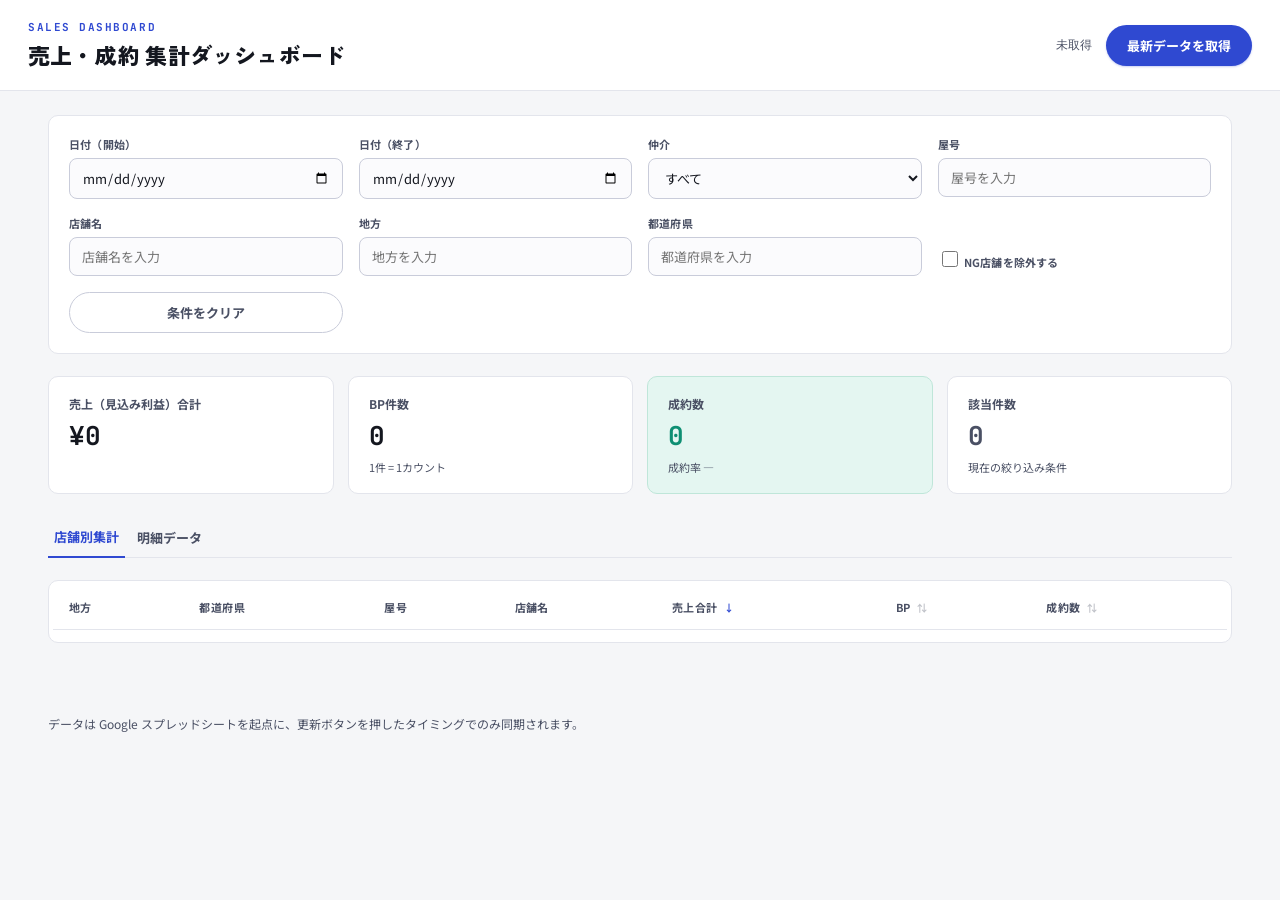
==== dashboard/index.html @ 3b8f2896 "Rename index (6).html to index.html" ====
<!DOCTYPE html>
<html lang="ja">
<head>
<meta charset="UTF-8">
<meta name="viewport" content="width=device-width, initial-scale=1.0">
<title>売上ダッシュボード</title>
<link rel="preconnect" href="https://fonts.googleapis.com">
<link rel="preconnect" href="https://fonts.gstatic.com" crossorigin>
<link href="https://fonts.googleapis.com/css2?family=Zen+Kaku+Gothic+New:wght@500;700;900&family=Noto+Sans+JP:wght@400;500;700&family=JetBrains+Mono:wght@500;700&display=swap" rel="stylesheet">
<link rel="stylesheet" href="style.css">
</head>
<body>

<header class="topbar">
  <div class="topbar__title">
    <span class="topbar__eyebrow">SALES DASHBOARD</span>
    <h1>売上・成約 集計ダッシュボード</h1>
  </div>
  <div class="topbar__sync">
    <span id="updatedAt" class="topbar__updated">未取得</span>
    <button id="syncBtn" class="btn btn--primary">
      <span class="btn__label">最新データを取得</span>
      <span class="btn__spinner" hidden></span>
    </button>
  </div>
</header>

<div id="errorBanner" class="banner banner--error" hidden></div>

<main class="layout">

  <!-- フィルタ -->
  <section class="panel filters" aria-label="絞り込み条件">
    <div class="field">
      <label for="dateFrom">日付（開始）</label>
      <input type="date" id="dateFrom">
    </div>
    <div class="field">
      <label for="dateTo">日付（終了）</label>
      <input type="date" id="dateTo">
    </div>
    <div class="field">
      <label for="chukaiSelect">仲介</label>
      <select id="chukaiSelect">
        <option value="">すべて</option>
      </select>
    </div>
    <div class="field">
      <label for="brandInput">屋号</label>
      <input type="text" id="brandInput" list="brandList" placeholder="屋号を入力" autocomplete="off">
      <datalist id="brandList"></datalist>
    </div>
    <div class="field">
      <label for="shopInput">店舗名</label>
      <input type="text" id="shopInput" list="shopList" placeholder="店舗名を入力" autocomplete="off">
      <datalist id="shopList"></datalist>
    </div>
    <div class="field">
      <label for="chihouInput">地方</label>
      <input type="text" id="chihouInput" list="chihouList" placeholder="地方を入力" autocomplete="off">
      <datalist id="chihouList"></datalist>
    </div>
    <div class="field">
      <label for="prefInput">都道府県</label>
      <input type="text" id="prefInput" list="prefList" placeholder="都道府県を入力" autocomplete="off">
      <datalist id="prefList"></datalist>
    </div>
    <div class="field field--checkbox">
      <label class="checkbox">
        <input type="checkbox" id="excludeNg">
        <span>NG店舗を除外する</span>
      </label>
    </div>
    <div class="field field--reset">
      <button id="resetBtn" class="btn btn--ghost">条件をクリア</button>
    </div>
  </section>

  <!-- KPI -->
  <section class="kpis" aria-label="集計結果">
    <div class="kpi">
      <span class="kpi__label">売上（見込み利益）合計</span>
      <span class="kpi__value" id="kpiSales">¥0</span>
    </div>
    <div class="kpi">
      <span class="kpi__label">BP件数</span>
      <span class="kpi__value" id="kpiBp">0</span>
      <span class="kpi__note">1件 = 1カウント</span>
    </div>
    <div class="kpi kpi--accent">
      <span class="kpi__label">成約数</span>
      <span class="kpi__value" id="kpiSeiyaku">0</span>
      <span class="kpi__note" id="kpiSeiyakuRate">成約率 —</span>
    </div>
    <div class="kpi kpi--muted">
      <span class="kpi__label">該当件数</span>
      <span class="kpi__value" id="kpiCount">0</span>
      <span class="kpi__note">現在の絞り込み条件</span>
    </div>
  </section>

  <!-- タブ -->
  <div class="tabs" role="tablist">
    <button class="tab is-active" data-tab="group" role="tab">店舗別集計</button>
    <button class="tab" data-tab="raw" role="tab">明細データ</button>
  </div>

  <!-- 店舗別集計テーブル -->
  <section class="panel table-panel" id="groupPanel">
    <div class="table-scroll">
      <table id="groupTable">
        <thead>
          <tr>
            <th data-sort="chihou">地方</th>
            <th data-sort="pref">都道府県</th>
            <th data-sort="brand">屋号</th>
            <th data-sort="shop">店舗名</th>
            <th data-sort="sales" class="is-sortable is-sorted-desc">売上合計</th>
            <th data-sort="bp" class="is-sortable">BP</th>
            <th data-sort="seiyaku" class="is-sortable">成約数</th>
          </tr>
        </thead>
        <tbody id="groupTbody"></tbody>
      </table>
    </div>
    <p class="table-empty" id="groupEmpty" hidden>該当するデータがありません。</p>
  </section>

  <!-- 明細データテーブル -->
  <section class="panel table-panel" id="rawPanel" hidden>
    <div class="table-scroll">
      <table id="rawTable">
        <thead>
          <tr>
            <th data-sort="date">日付</th>
            <th data-sort="chihou">地方</th>
            <th data-sort="pref">都道府県</th>
            <th data-sort="brand">屋号</th>
            <th data-sort="shop">店舗名</th>
            <th data-sort="chukai">仲介</th>
            <th data-sort="sales" class="is-sortable is-sorted-desc">売上</th>
            <th data-sort="seiyaku">成約</th>
          </tr>
        </thead>
        <tbody id="rawTbody"></tbody>
      </table>
    </div>
    <p class="table-empty" id="rawEmpty" hidden>該当するデータがありません。</p>
    <div class="pagination" id="pagination">
      <button id="prevPage" class="btn btn--ghost btn--sm">前へ</button>
      <span id="pageInfo">-</span>
      <button id="nextPage" class="btn btn--ghost btn--sm">次へ</button>
    </div>
  </section>

</main>

<footer class="foot">
  <p>データは Google スプレッドシートを起点に、更新ボタンを押したタイミングでのみ同期されます。</p>
</footer>

<script src="app.js"></script>
</body>
</html>
---- dashboard/style.css ----
:root {
  --bg: #F5F6F8;
  --panel: #FFFFFF;
  --ink: #14171F;
  --ink-soft: #4A5064;
  --line: #E3E5EC;
  --line-strong: #C9CCDA;
  --accent: #2F49D1;
  --accent-soft: #EAECFB;
  --positive: #0E8F73;
  --positive-soft: #E4F6F1;
  --warn: #C2650B;
  --warn-soft: #FBEBDA;
  --font-display: 'Zen Kaku Gothic New', 'Noto Sans JP', sans-serif;
  --font-body: 'Noto Sans JP', sans-serif;
  --font-mono: 'JetBrains Mono', monospace;
  --radius: 10px;
}

* { box-sizing: border-box; }

html, body {
  margin: 0;
  background: var(--bg);
  color: var(--ink);
  font-family: var(--font-body);
  -webkit-font-smoothing: antialiased;
}

button, input, select {
  font-family: inherit;
}

/* ---------- Topbar ---------- */

.topbar {
  display: flex;
  align-items: center;
  justify-content: space-between;
  gap: 16px;
  flex-wrap: wrap;
  padding: 20px 28px;
  background: var(--panel);
  border-bottom: 1px solid var(--line);
  position: sticky;
  top: 0;
  z-index: 20;
}

.topbar__eyebrow {
  display: block;
  font-family: var(--font-mono);
  font-size: 11px;
  letter-spacing: 0.14em;
  color: var(--accent);
  font-weight: 700;
  margin-bottom: 4px;
}

.topbar__title h1 {
  font-family: var(--font-display);
  font-weight: 900;
  font-size: 22px;
  margin: 0;
  letter-spacing: 0.01em;
}

.topbar__sync {
  display: flex;
  align-items: center;
  gap: 14px;
}

.topbar__updated {
  font-family: var(--font-mono);
  font-size: 12px;
  color: var(--ink-soft);
}

/* ---------- Buttons ---------- */

.btn {
  display: inline-flex;
  align-items: center;
  gap: 8px;
  border: 1px solid transparent;
  border-radius: 999px;
  padding: 10px 20px;
  font-size: 13px;
  font-weight: 700;
  cursor: pointer;
  transition: transform 0.12s ease, box-shadow 0.12s ease, background 0.12s ease;
}

.btn--primary {
  background: var(--accent);
  color: #fff;
  box-shadow: 0 1px 2px rgba(47, 73, 209, 0.25);
}
.btn--primary:hover { transform: translateY(-1px); box-shadow: 0 4px 12px rgba(47, 73, 209, 0.3); }
.btn--primary:active { transform: translateY(0); }
.btn--primary:disabled { opacity: 0.6; cursor: progress; transform: none; }

.btn--ghost {
  background: transparent;
  color: var(--ink-soft);
  border-color: var(--line-strong);
}
.btn--ghost:hover { color: var(--ink); border-color: var(--ink-soft); }

.btn--sm { padding: 6px 14px; font-size: 12px; }

.btn__spinner {
  width: 12px; height: 12px;
  border: 2px solid rgba(255,255,255,0.5);
  border-top-color: #fff;
  border-radius: 50%;
  animation: spin 0.7s linear infinite;
}
@keyframes spin { to { transform: rotate(360deg); } }

/* ---------- Banner ---------- */

.banner {
  margin: 16px 28px 0;
  padding: 12px 16px;
  border-radius: var(--radius);
  font-size: 13px;
}
.banner--error {
  background: var(--warn-soft);
  color: #7A3E05;
  border: 1px solid #EFC796;
}

/* ---------- Layout ---------- */

.layout {
  max-width: 1240px;
  margin: 0 auto;
  padding: 24px 28px 60px;
  display: flex;
  flex-direction: column;
  gap: 22px;
}

.panel {
  background: var(--panel);
  border: 1px solid var(--line);
  border-radius: var(--radius);
}

/* ---------- Filters ---------- */

.filters {
  display: grid;
  grid-template-columns: repeat(4, 1fr);
  gap: 16px;
  padding: 20px;
}

.field label {
  display: block;
  font-size: 11px;
  font-weight: 700;
  color: var(--ink-soft);
  margin-bottom: 6px;
  letter-spacing: 0.02em;
}

.field input[type="text"],
.field input[type="date"],
.field select {
  width: 100%;
  padding: 9px 12px;
  border: 1px solid var(--line-strong);
  border-radius: 8px;
  background: #FBFBFD;
  font-size: 13px;
  color: var(--ink);
}
.field input:focus, .field select:focus {
  outline: none;
  border-color: var(--accent);
  background: #fff;
  box-shadow: 0 0 0 3px var(--accent-soft);
}

.field--checkbox { display: flex; align-items: flex-end; }
.checkbox {
  display: flex;
  align-items: center;
  gap: 8px;
  font-size: 13px;
  color: var(--ink-soft);
  cursor: pointer;
}
.checkbox input { width: 16px; height: 16px; accent-color: var(--accent); }

.field--reset { display: flex; align-items: flex-end; }
.field--reset .btn { width: 100%; justify-content: center; }

/* ---------- KPI ---------- */

.kpis {
  display: grid;
  grid-template-columns: repeat(4, 1fr);
  gap: 14px;
}

.kpi {
  background: var(--panel);
  border: 1px solid var(--line);
  border-radius: var(--radius);
  padding: 18px 20px;
  display: flex;
  flex-direction: column;
  gap: 6px;
}

.kpi__label {
  font-size: 12px;
  color: var(--ink-soft);
  font-weight: 700;
}

.kpi__value {
  font-family: var(--font-mono);
  font-weight: 700;
  font-size: 26px;
  font-variant-numeric: tabular-nums;
}

.kpi__note {
  font-size: 11px;
  color: var(--ink-soft);
}

.kpi--accent {
  background: var(--positive-soft);
  border-color: #BFE6D9;
}
.kpi--accent .kpi__value { color: var(--positive); }

.kpi--muted .kpi__value { color: var(--ink-soft); }

/* ---------- Tabs ---------- */

.tabs {
  display: flex;
  gap: 6px;
  border-bottom: 1px solid var(--line);
}

.tab {
  background: none;
  border: none;
  padding: 10px 6px;
  font-size: 13px;
  font-weight: 700;
  color: var(--ink-soft);
  cursor: pointer;
  position: relative;
  top: 1px;
}
.tab.is-active {
  color: var(--accent);
  border-bottom: 2px solid var(--accent);
}

/* ---------- Table ---------- */

.table-panel { padding: 4px 4px 12px; }

.table-scroll { overflow-x: auto; }

table {
  width: 100%;
  border-collapse: collapse;
  font-size: 13px;
}

thead th {
  text-align: left;
  font-size: 11px;
  font-weight: 700;
  color: var(--ink-soft);
  text-transform: uppercase;
  letter-spacing: 0.04em;
  padding: 14px 16px;
  border-bottom: 1px solid var(--line);
  white-space: nowrap;
  user-select: none;
}

thead th.is-sortable { cursor: pointer; }
thead th.is-sortable:hover { color: var(--accent); }
thead th.is-sortable::after {
  content: '⇅';
  margin-left: 6px;
  opacity: 0.35;
  font-size: 10px;
}
thead th.is-sorted-desc::after { content: '↓'; opacity: 1; color: var(--accent); }
thead th.is-sorted-asc::after { content: '↑'; opacity: 1; color: var(--accent); }

tbody td {
  padding: 12px 16px;
  border-bottom: 1px solid var(--line);
  white-space: nowrap;
}

tbody tr:hover { background: #FAFAFD; }

td.num {
  font-family: var(--font-mono);
  font-variant-numeric: tabular-nums;
  text-align: right;
}

td.region-cell {
  position: relative;
  padding-left: 20px;
}
td.region-cell::before {
  content: '';
  position: absolute;
  left: 8px;
  top: 50%;
  transform: translateY(-50%);
  width: 8px;
  height: 8px;
  border-radius: 50%;
  background: var(--region-color, var(--line-strong));
}

.tag-seiyaku {
  display: inline-block;
  padding: 3px 10px;
  border-radius: 999px;
  font-size: 11px;
  font-weight: 700;
  background: var(--positive-soft);
  color: var(--positive);
}
.tag-seiyaku--off {
  background: #F1F1F5;
  color: var(--ink-soft);
}

.table-empty {
  text-align: center;
  padding: 40px 20px;
  color: var(--ink-soft);
  font-size: 13px;
}

.pagination {
  display: flex;
  align-items: center;
  justify-content: center;
  gap: 16px;
  padding: 14px 0 6px;
  font-size: 12px;
  color: var(--ink-soft);
  font-family: var(--font-mono);
}

/* ---------- Footer ---------- */

.foot {
  max-width: 1240px;
  margin: 0 auto;
  padding: 0 28px 40px;
  color: var(--ink-soft);
  font-size: 12px;
}

/* ---------- Responsive ---------- */

@media (max-width: 900px) {
  .filters { grid-template-columns: repeat(2, 1fr); }
  .kpis { grid-template-columns: repeat(2, 1fr); }
}

@media (max-width: 560px) {
  .filters { grid-template-columns: 1fr; }
  .kpis { grid-template-columns: 1fr; }
  .topbar { padding: 16px; }
  .layout { padding: 16px; }
}

@media (prefers-reduced-motion: reduce) {
  .btn, .btn__spinner { animation: none; transition: none; }
}

:focus-visible {
  outline: 2px solid var(--accent);
  outline-offset: 2px;
}
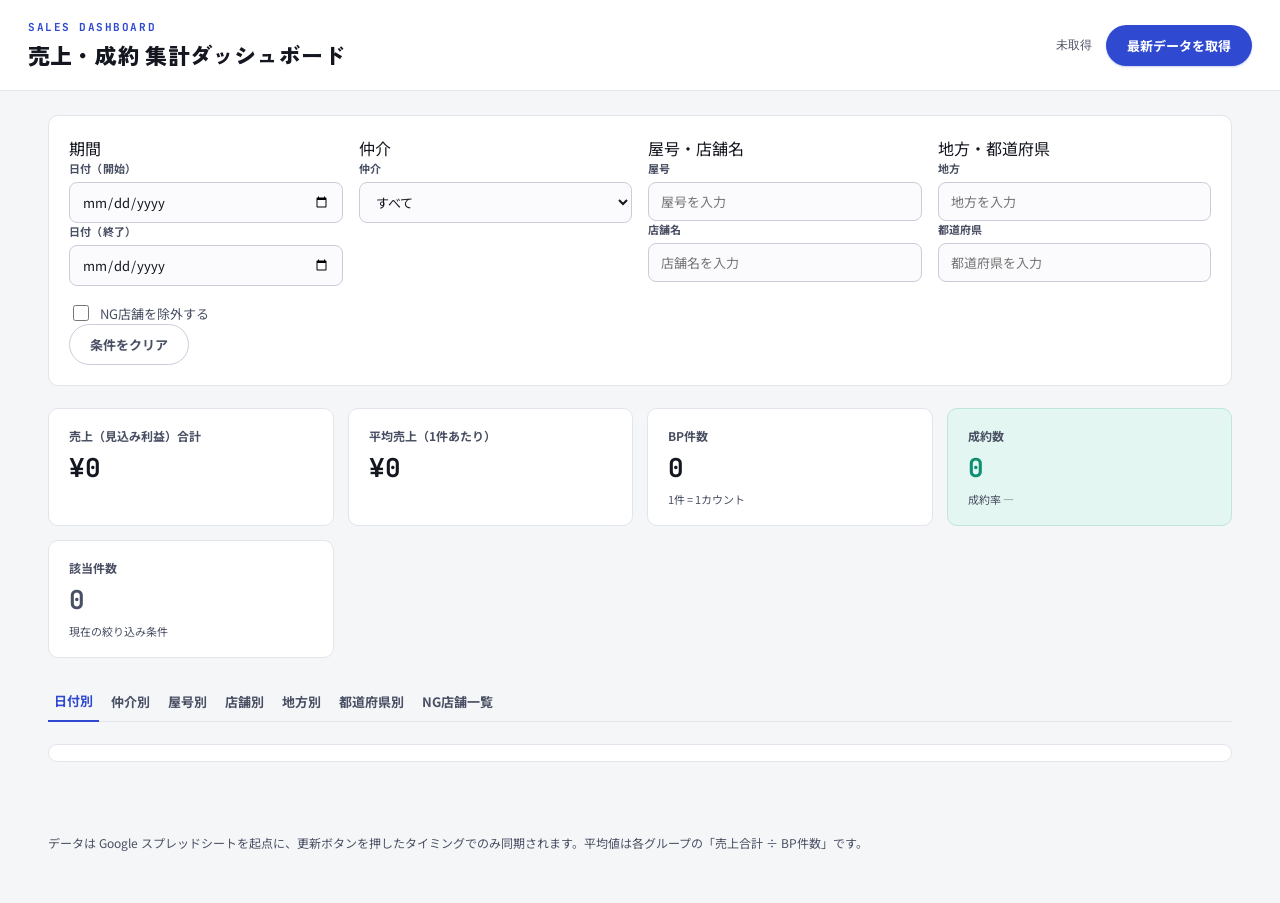
==== commit 5b12681d: "Update index.html" ====
--- a/dashboard/index.html
+++ b/dashboard/index.html
@@ -31,49 +31,75 @@
 
   <!-- フィルタ -->
   <section class="panel filters" aria-label="絞り込み条件">
-    <div class="field">
-      <label for="dateFrom">日付（開始）</label>
-      <input type="date" id="dateFrom">
+
+    <div class="filter-group">
+      <span class="filter-group__title">期間</span>
+      <div class="filter-group__row">
+        <div class="field">
+          <label for="dateFrom">日付（開始）</label>
+          <input type="date" id="dateFrom">
+        </div>
+        <div class="field">
+          <label for="dateTo">日付（終了）</label>
+          <input type="date" id="dateTo">
+        </div>
+      </div>
     </div>
-    <div class="field">
-      <label for="dateTo">日付（終了）</label>
-      <input type="date" id="dateTo">
+
+    <div class="filter-group">
+      <span class="filter-group__title">仲介</span>
+      <div class="filter-group__row">
+        <div class="field field--wide">
+          <label for="chukaiSelect">仲介</label>
+          <select id="chukaiSelect">
+            <option value="">すべて</option>
+          </select>
+        </div>
+      </div>
     </div>
-    <div class="field">
-      <label for="chukaiSelect">仲介</label>
-      <select id="chukaiSelect">
-        <option value="">すべて</option>
-      </select>
+
+    <div class="filter-group">
+      <span class="filter-group__title">屋号・店舗名</span>
+      <div class="filter-group__row">
+        <div class="field">
+          <label for="brandInput">屋号</label>
+          <input type="text" id="brandInput" list="brandList" placeholder="屋号を入力" autocomplete="off">
+          <datalist id="brandList"></datalist>
+        </div>
+        <div class="field">
+          <label for="shopInput">店舗名</label>
+          <input type="text" id="shopInput" list="shopList" placeholder="店舗名を入力" autocomplete="off">
+          <datalist id="shopList"></datalist>
+        </div>
+      </div>
     </div>
-    <div class="field">
-      <label for="brandInput">屋号</label>
-      <input type="text" id="brandInput" list="brandList" placeholder="屋号を入力" autocomplete="off">
-      <datalist id="brandList"></datalist>
+
+    <div class="filter-group">
+      <span class="filter-group__title">地方・都道府県</span>
+      <div class="filter-group__row">
+        <div class="field">
+          <label for="chihouInput">地方</label>
+          <input type="text" id="chihouInput" list="chihouList" placeholder="地方を入力" autocomplete="off">
+          <datalist id="chihouList"></datalist>
+        </div>
+        <div class="field">
+          <label for="prefInput">都道府県</label>
+          <input type="text" id="prefInput" list="prefList" placeholder="都道府県を入力" autocomplete="off">
+          <datalist id="prefList"></datalist>
+        </div>
+      </div>
     </div>
-    <div class="field">
-      <label for="shopInput">店舗名</label>
-      <input type="text" id="shopInput" list="shopList" placeholder="店舗名を入力" autocomplete="off">
-      <datalist id="shopList"></datalist>
+
+    <div class="filter-group filter-group--actions">
+      <div class="filter-group__row filter-group__row--actions">
+        <label class="checkbox">
+          <input type="checkbox" id="excludeNg">
+          <span>NG店舗を除外する</span>
+        </label>
+        <button id="resetBtn" class="btn btn--ghost">条件をクリア</button>
+      </div>
     </div>
-    <div class="field">
-      <label for="chihouInput">地方</label>
-      <input type="text" id="chihouInput" list="chihouList" placeholder="地方を入力" autocomplete="off">
-      <datalist id="chihouList"></datalist>
-    </div>
-    <div class="field">
-      <label for="prefInput">都道府県</label>
-      <input type="text" id="prefInput" list="prefList" placeholder="都道府県を入力" autocomplete="off">
-      <datalist id="prefList"></datalist>
-    </div>
-    <div class="field field--checkbox">
-      <label class="checkbox">
-        <input type="checkbox" id="excludeNg">
-        <span>NG店舗を除外する</span>
-      </label>
-    </div>
-    <div class="field field--reset">
-      <button id="resetBtn" class="btn btn--ghost">条件をクリア</button>
-    </div>
+
   </section>
 
   <!-- KPI -->
@@ -81,6 +107,10 @@
     <div class="kpi">
       <span class="kpi__label">売上（見込み利益）合計</span>
       <span class="kpi__value" id="kpiSales">¥0</span>
+    </div>
+    <div class="kpi">
+      <span class="kpi__label">平均売上（1件あたり）</span>
+      <span class="kpi__value" id="kpiAvgSales">¥0</span>
     </div>
     <div class="kpi">
       <span class="kpi__label">BP件数</span>
@@ -101,62 +131,30 @@
 
   <!-- タブ -->
   <div class="tabs" role="tablist">
-    <button class="tab is-active" data-tab="group" role="tab">店舗別集計</button>
-    <button class="tab" data-tab="raw" role="tab">明細データ</button>
+    <button class="tab is-active" data-tab="date" role="tab">日付別</button>
+    <button class="tab" data-tab="chukai" role="tab">仲介別</button>
+    <button class="tab" data-tab="brand" role="tab">屋号別</button>
+    <button class="tab" data-tab="shop" role="tab">店舗別</button>
+    <button class="tab" data-tab="chihou" role="tab">地方別</button>
+    <button class="tab" data-tab="pref" role="tab">都道府県別</button>
+    <button class="tab tab--warn" data-tab="ng" role="tab">NG店舗一覧</button>
   </div>
 
-  <!-- 店舗別集計テーブル -->
-  <section class="panel table-panel" id="groupPanel">
+  <!-- 集計テーブル（タブに応じて中身をJSで描画） -->
+  <section class="panel table-panel">
     <div class="table-scroll">
-      <table id="groupTable">
-        <thead>
-          <tr>
-            <th data-sort="chihou">地方</th>
-            <th data-sort="pref">都道府県</th>
-            <th data-sort="brand">屋号</th>
-            <th data-sort="shop">店舗名</th>
-            <th data-sort="sales" class="is-sortable is-sorted-desc">売上合計</th>
-            <th data-sort="bp" class="is-sortable">BP</th>
-            <th data-sort="seiyaku" class="is-sortable">成約数</th>
-          </tr>
-        </thead>
-        <tbody id="groupTbody"></tbody>
+      <table id="dataTable">
+        <thead id="tableHead"></thead>
+        <tbody id="tableBody"></tbody>
       </table>
     </div>
-    <p class="table-empty" id="groupEmpty" hidden>該当するデータがありません。</p>
-  </section>
-
-  <!-- 明細データテーブル -->
-  <section class="panel table-panel" id="rawPanel" hidden>
-    <div class="table-scroll">
-      <table id="rawTable">
-        <thead>
-          <tr>
-            <th data-sort="date">日付</th>
-            <th data-sort="chihou">地方</th>
-            <th data-sort="pref">都道府県</th>
-            <th data-sort="brand">屋号</th>
-            <th data-sort="shop">店舗名</th>
-            <th data-sort="chukai">仲介</th>
-            <th data-sort="sales" class="is-sortable is-sorted-desc">売上</th>
-            <th data-sort="seiyaku">成約</th>
-          </tr>
-        </thead>
-        <tbody id="rawTbody"></tbody>
-      </table>
-    </div>
-    <p class="table-empty" id="rawEmpty" hidden>該当するデータがありません。</p>
-    <div class="pagination" id="pagination">
-      <button id="prevPage" class="btn btn--ghost btn--sm">前へ</button>
-      <span id="pageInfo">-</span>
-      <button id="nextPage" class="btn btn--ghost btn--sm">次へ</button>
-    </div>
+    <p class="table-empty" id="tableEmpty" hidden>該当するデータがありません。</p>
   </section>
 
 </main>
 
 <footer class="foot">
-  <p>データは Google スプレッドシートを起点に、更新ボタンを押したタイミングでのみ同期されます。</p>
+  <p>データは Google スプレッドシートを起点に、更新ボタンを押したタイミングでのみ同期されます。平均値は各グループの「売上合計 ÷ BP件数」です。</p>
 </footer>
 
 <script src="app.js"></script>
